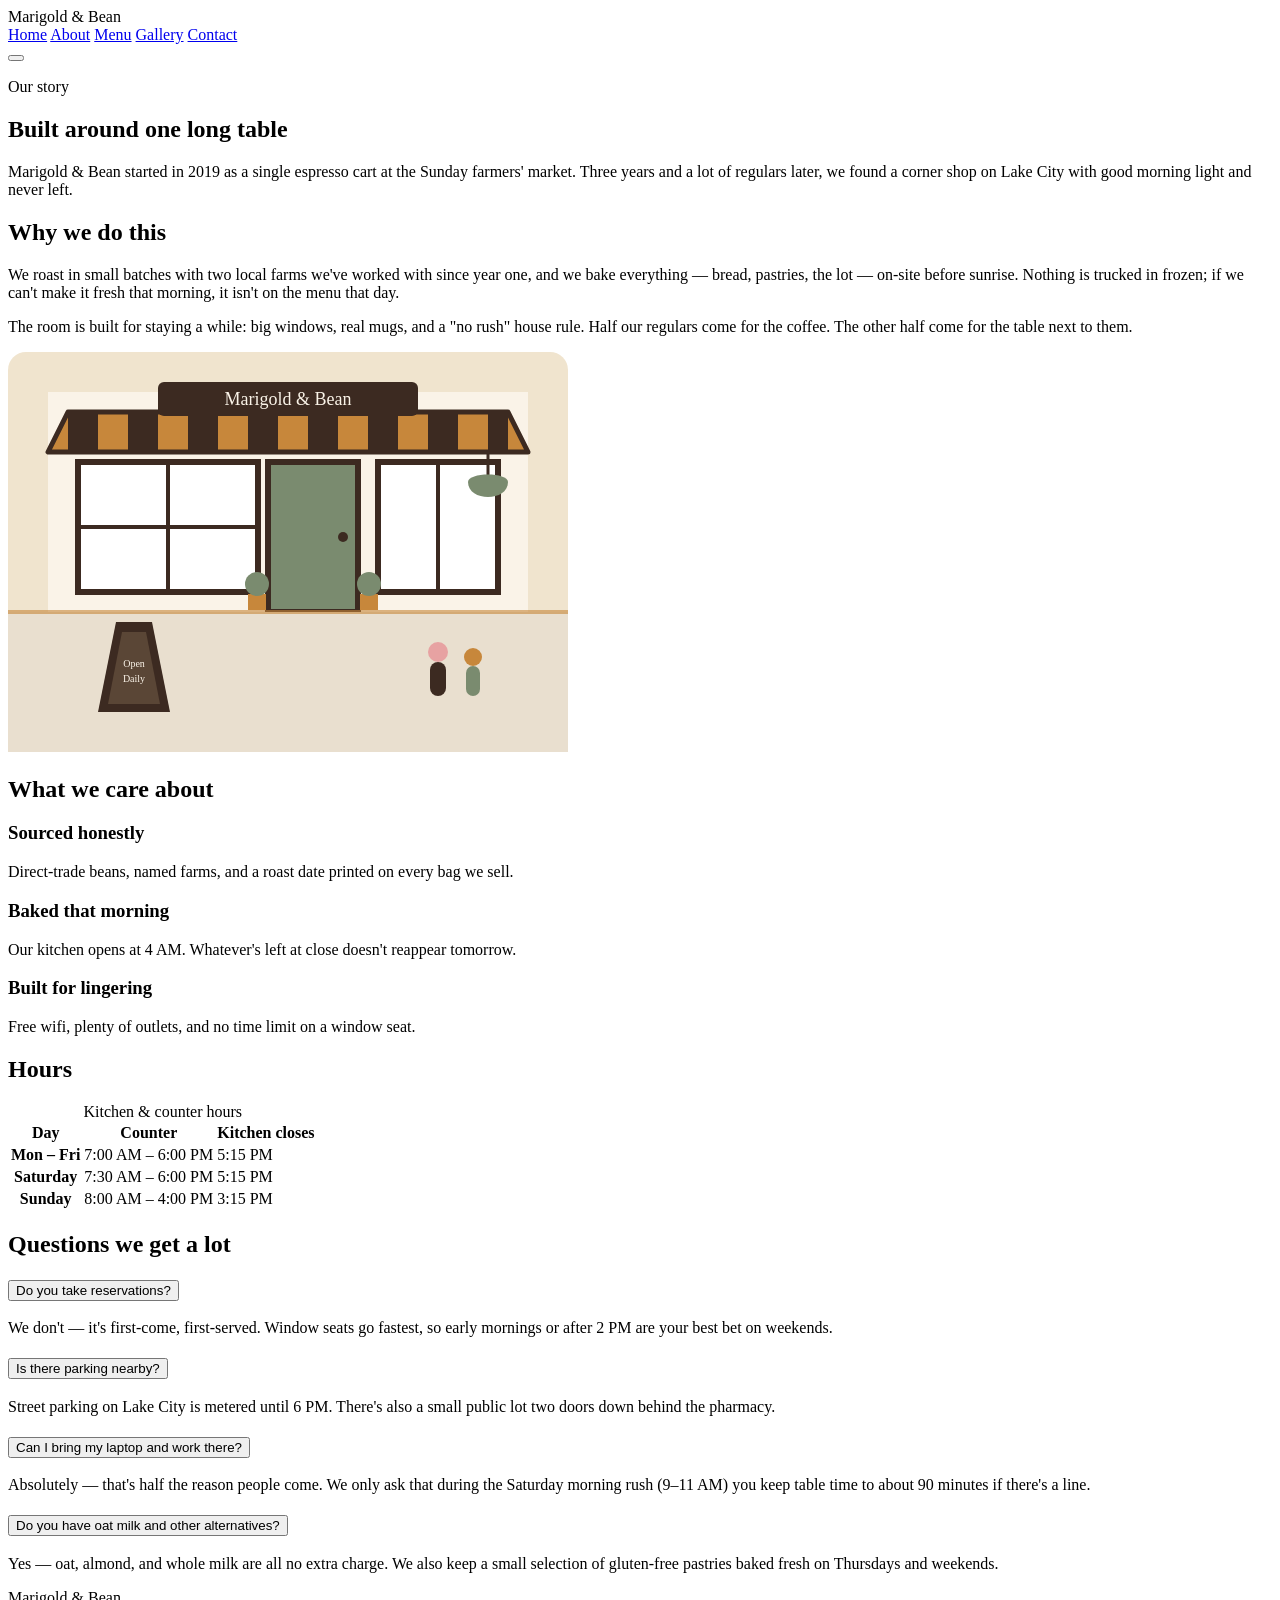
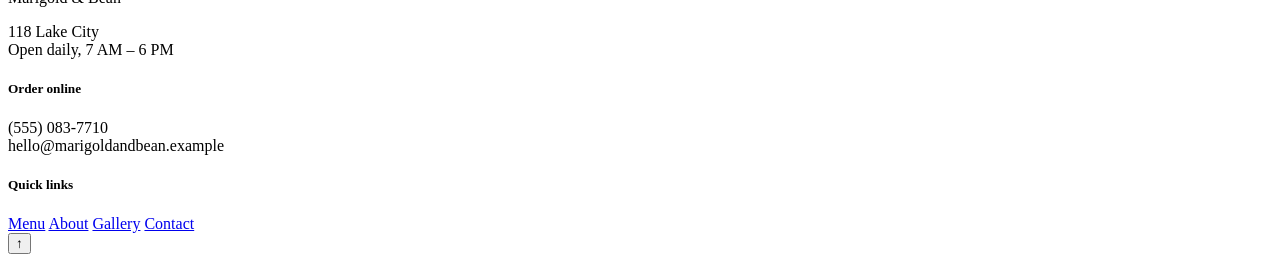
==== about.html @ afb4d88f "feat(about): add about page with story, values, hours table, and FAQ accordion" ====
<!DOCTYPE html>
<html lang="en">
<head>
<meta charset="UTF-8">
<meta name="viewport" content="width=device-width, initial-scale=1.0">
<title>About — Marigold &amp; Bean</title>
<meta name="description" content="The story behind Marigold & Bean, our values, hours, and answers to common questions.">
<link rel="preconnect" href="https://fonts.googleapis.com">
<link href="https://fonts.googleapis.com/css2?family=Fraunces:opsz,wght@9..144,500;9..144,700&family=Karla:wght@400;500;700&family=JetBrains+Mono:wght@500&display=swap" rel="stylesheet">
<link rel="stylesheet" href="css/style.css">
</head>
<body>

  <header class="site-header">
    <div class="logo">Marigold <span>&amp;</span> Bean</div>
    <nav class="main-nav" id="main-nav">
      <a href="index.html">Home</a>
      <a href="about.html">About</a>
      <a href="menu.html">Menu</a>
      <a href="gallery.html">Gallery</a>
      <a href="contact.html" class="nav-cta">Contact</a>
    </nav>
    <button class="nav-toggle" aria-label="Toggle navigation menu" aria-expanded="false" aria-controls="main-nav">
      <span></span><span></span><span></span>
    </button>
  </header>

  <section class="page-hero">
    <p class="eyebrow">Our story</p>
    <h1>Built around one long table</h1>
    <p>Marigold &amp; Bean started in 2019 as a single espresso cart at the Sunday farmers' market. Three years and a lot of regulars later, we found a corner shop on Lake City with good morning light and never left.</p>
  </section>

  <section class="about-intro">
    <div class="about-copy">
      <h2 class="section-title">Why we do this</h2>
      <p>We roast in small batches with two local farms we've worked with since year one, and we bake everything — bread, pastries, the lot — on-site before sunrise. Nothing is trucked in frozen; if we can't make it fresh that morning, it isn't on the menu that day.</p>
      <p>The room is built for staying a while: big windows, real mugs, and a "no rush" house rule. Half our regulars come for the coffee. The other half come for the table next to them.</p>
    </div>
    <div class="about-visual">
      <img src="images/about-illustration.svg" alt="Illustration of the Marigold and Bean storefront with its awning and sidewalk sign" width="560" height="400">
    </div>
  </section>

  <section class="values">
    <h2 class="section-title">What we care about</h2>
    <div class="values-grid">
      <article class="value-card reveal">
        <h3>Sourced honestly</h3>
        <p>Direct-trade beans, named farms, and a roast date printed on every bag we sell.</p>
      </article>
      <article class="value-card reveal">
        <h3>Baked that morning</h3>
        <p>Our kitchen opens at 4 AM. Whatever's left at close doesn't reappear tomorrow.</p>
      </article>
      <article class="value-card reveal">
        <h3>Built for lingering</h3>
        <p>Free wifi, plenty of outlets, and no time limit on a window seat.</p>
      </article>
    </div>
  </section>

  <section class="hours-table-wrap" id="visit">
    <h2 class="section-title">Hours</h2>
    <table class="hours-table">
      <caption>Kitchen &amp; counter hours</caption>
      <thead>
        <tr><th scope="col">Day</th><th scope="col">Counter</th><th scope="col">Kitchen closes</th></tr>
      </thead>
      <tbody>
        <tr><th scope="row">Mon – Fri</th><td>7:00 AM – 6:00 PM</td><td>5:15 PM</td></tr>
        <tr><th scope="row">Saturday</th><td>7:30 AM – 6:00 PM</td><td>5:15 PM</td></tr>
        <tr><th scope="row">Sunday</th><td>8:00 AM – 4:00 PM</td><td>3:15 PM</td></tr>
      </tbody>
    </table>
  </section>

  <section class="faq">
    <h2 class="section-title">Questions we get a lot</h2>
    <div class="accordion">
      <div class="accordion-item">
        <h3>
          <button class="accordion-trigger" aria-expanded="false" aria-controls="faq-1">Do you take reservations?</button>
        </h3>
        <div class="accordion-panel" id="faq-1">
          <p>We don't — it's first-come, first-served. Window seats go fastest, so early mornings or after 2 PM are your best bet on weekends.</p>
        </div>
      </div>
      <div class="accordion-item">
        <h3>
          <button class="accordion-trigger" aria-expanded="false" aria-controls="faq-2">Is there parking nearby?</button>
        </h3>
        <div class="accordion-panel" id="faq-2">
          <p>Street parking on Lake City is metered until 6 PM. There's also a small public lot two doors down behind the pharmacy.</p>
        </div>
      </div>
      <div class="accordion-item">
        <h3>
          <button class="accordion-trigger" aria-expanded="false" aria-controls="faq-3">Can I bring my laptop and work there?</button>
        </h3>
        <div class="accordion-panel" id="faq-3">
          <p>Absolutely — that's half the reason people come. We only ask that during the Saturday morning rush (9–11 AM) you keep table time to about 90 minutes if there's a line.</p>
        </div>
      </div>
      <div class="accordion-item">
        <h3>
          <button class="accordion-trigger" aria-expanded="false" aria-controls="faq-4">Do you have oat milk and other alternatives?</button>
        </h3>
        <div class="accordion-panel" id="faq-4">
          <p>Yes — oat, almond, and whole milk are all no extra charge. We also keep a small selection of gluten-free pastries baked fresh on Thursdays and weekends.</p>
        </div>
      </div>
    </div>
  </section>

  <footer class="site-footer" id="contact">
    <div class="footer-col">
      <p class="logo">Marigold <span>&amp;</span> Bean</p>
      <p>118 Lake City<br>Open daily, 7 AM – 6 PM</p>
    </div>
    <div class="footer-col">
      <h5>Order online</h5>
      <p>(555) 083-7710<br>hello@marigoldandbean.example</p>
    </div>
    <div class="footer-col">
      <h5>Quick links</h5>
      <a href="menu.html">Menu</a>
      <a href="about.html">About</a>
      <a href="gallery.html">Gallery</a>
      <a href="contact.html">Contact</a>
    </div>
  </footer>

  <button class="back-to-top" aria-label="Back to top">↑</button>
  <script src="js/script.js"></script>
</body>
</html>
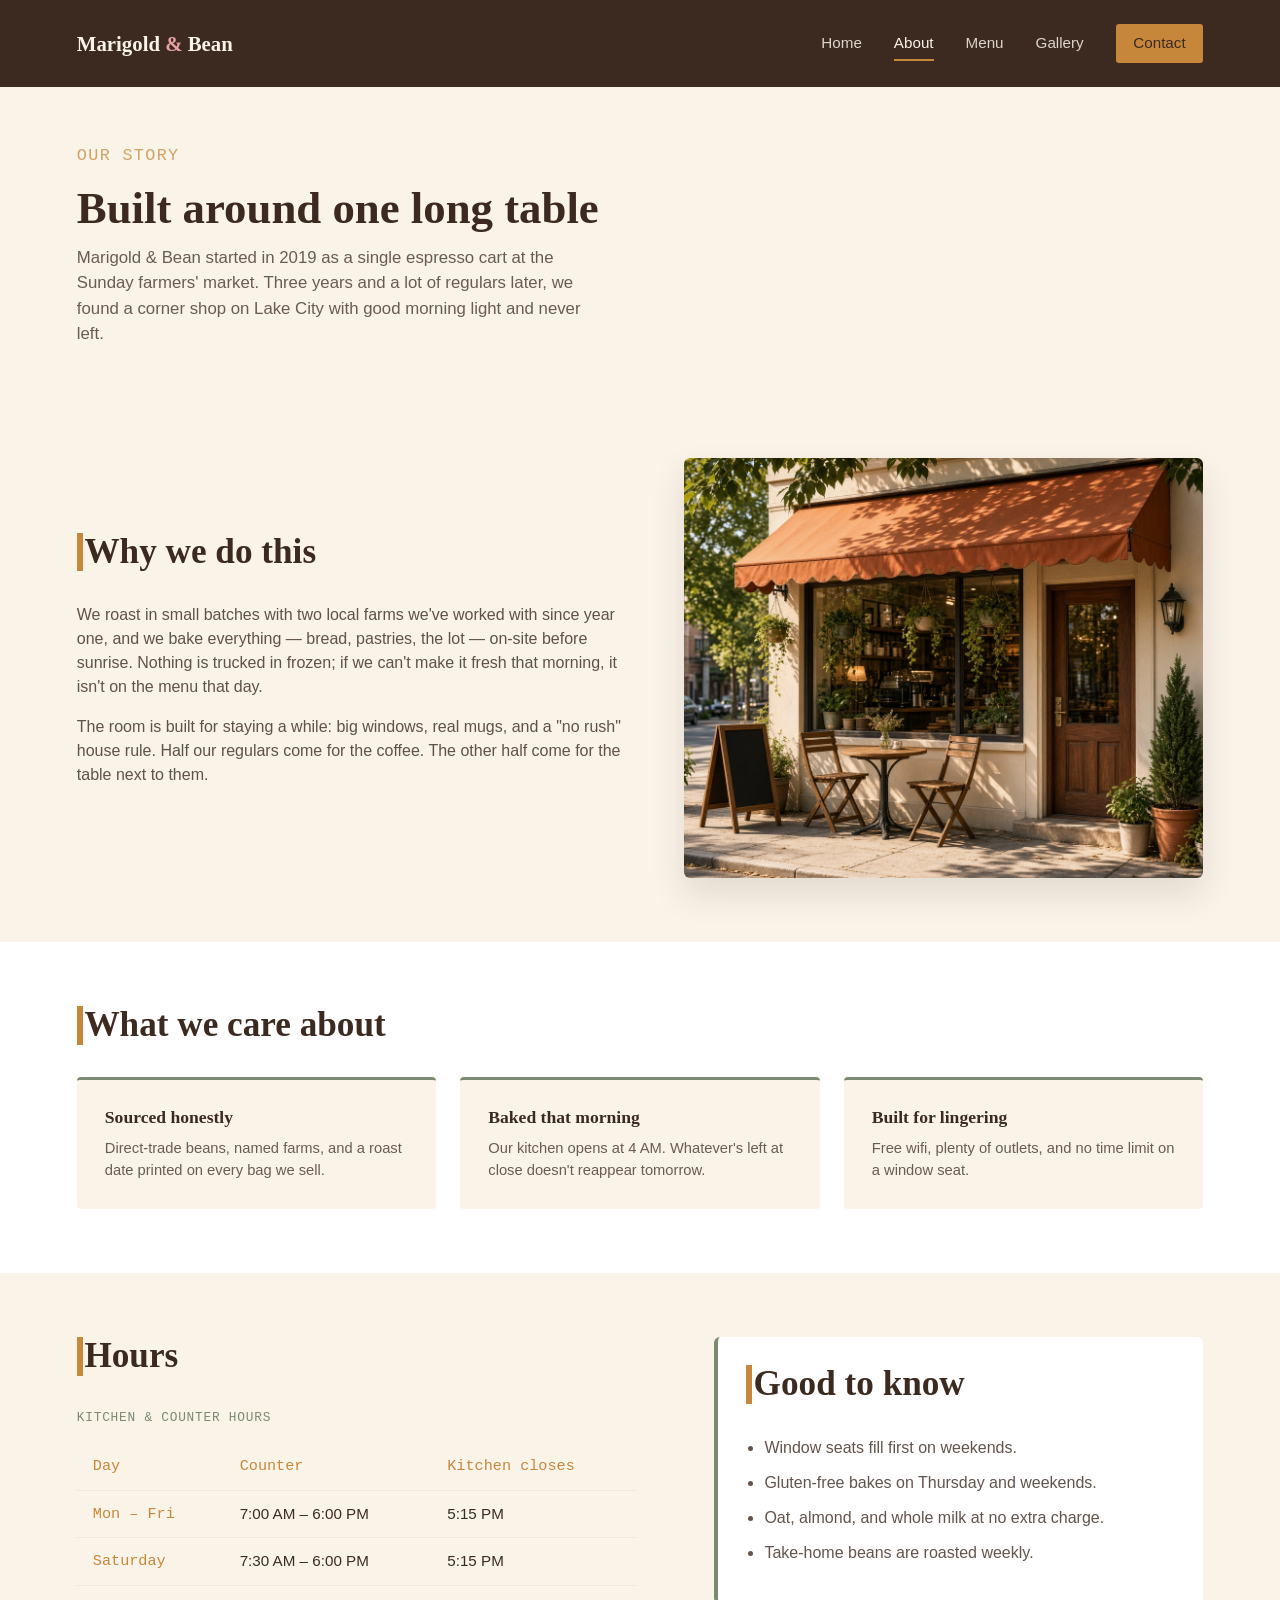
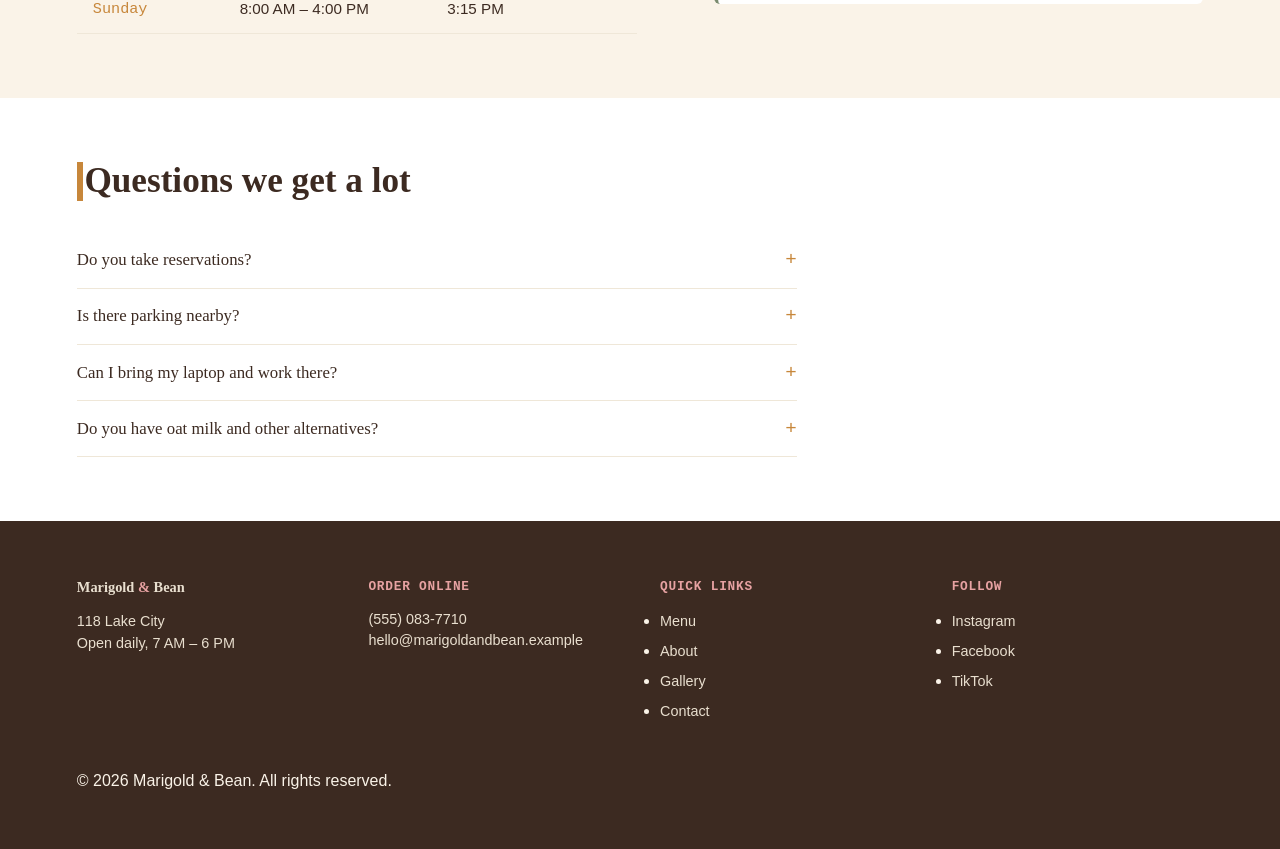
==== commit 8e92add3: "feat(home): add cafe photography and interactive carousel" ====
--- a/about.html
+++ b/about.html
@@ -12,8 +12,8 @@
 <body>
 
   <header class="site-header">
-    <div class="logo">Marigold <span>&amp;</span> Bean</div>
-    <nav class="main-nav" id="main-nav">
+    <a class="logo" href="index.html">Marigold <span>&amp;</span> Bean</a>
+    <nav class="main-nav" id="main-nav" aria-label="Primary">
       <a href="index.html">Home</a>
       <a href="about.html">About</a>
       <a href="menu.html">Menu</a>
@@ -25,95 +25,108 @@
     </button>
   </header>
 
-  <section class="page-hero">
-    <p class="eyebrow">Our story</p>
-    <h1>Built around one long table</h1>
-    <p>Marigold &amp; Bean started in 2019 as a single espresso cart at the Sunday farmers' market. Three years and a lot of regulars later, we found a corner shop on Lake City with good morning light and never left.</p>
-  </section>
+  <main>
+    <section class="page-hero">
+      <p class="eyebrow">Our story</p>
+      <h1>Built around one long table</h1>
+      <p>Marigold &amp; Bean started in 2019 as a single espresso cart at the Sunday farmers' market. Three years and a lot of regulars later, we found a corner shop on Lake City with good morning light and never left.</p>
+    </section>
 
-  <section class="about-intro">
-    <div class="about-copy">
-      <h2 class="section-title">Why we do this</h2>
-      <p>We roast in small batches with two local farms we've worked with since year one, and we bake everything — bread, pastries, the lot — on-site before sunrise. Nothing is trucked in frozen; if we can't make it fresh that morning, it isn't on the menu that day.</p>
-      <p>The room is built for staying a while: big windows, real mugs, and a "no rush" house rule. Half our regulars come for the coffee. The other half come for the table next to them.</p>
-    </div>
-    <div class="about-visual">
-      <img src="images/about-illustration.svg" alt="Illustration of the Marigold and Bean storefront with its awning and sidewalk sign" width="560" height="400">
-    </div>
-  </section>
+    <section class="about-intro">
+      <div class="about-copy">
+        <h2 class="section-title">Why we do this</h2>
+        <p>We roast in small batches with two local farms we've worked with since year one, and we bake everything — bread, pastries, the lot — on-site before sunrise. Nothing is trucked in frozen; if we can't make it fresh that morning, it isn't on the menu that day.</p>
+        <p>The room is built for staying a while: big windows, real mugs, and a "no rush" house rule. Half our regulars come for the coffee. The other half come for the table next to them.</p>
+      </div>
+      <div class="about-visual">
+        <img src="images/about.jpg" alt="Marigold and Bean storefront with a warm awning and sidewalk tables" width="560" height="420">
+      </div>
+    </section>
 
-  <section class="values">
-    <h2 class="section-title">What we care about</h2>
-    <div class="values-grid">
-      <article class="value-card reveal">
-        <h3>Sourced honestly</h3>
-        <p>Direct-trade beans, named farms, and a roast date printed on every bag we sell.</p>
-      </article>
-      <article class="value-card reveal">
-        <h3>Baked that morning</h3>
-        <p>Our kitchen opens at 4 AM. Whatever's left at close doesn't reappear tomorrow.</p>
-      </article>
-      <article class="value-card reveal">
-        <h3>Built for lingering</h3>
-        <p>Free wifi, plenty of outlets, and no time limit on a window seat.</p>
-      </article>
-    </div>
-  </section>
+    <section class="values">
+      <h2 class="section-title">What we care about</h2>
+      <div class="values-grid">
+        <article class="value-card reveal">
+          <h3>Sourced honestly</h3>
+          <p>Direct-trade beans, named farms, and a roast date printed on every bag we sell.</p>
+        </article>
+        <article class="value-card reveal">
+          <h3>Baked that morning</h3>
+          <p>Our kitchen opens at 4 AM. Whatever's left at close doesn't reappear tomorrow.</p>
+        </article>
+        <article class="value-card reveal">
+          <h3>Built for lingering</h3>
+          <p>Free wifi, plenty of outlets, and no time limit on a window seat.</p>
+        </article>
+      </div>
+    </section>
 
-  <section class="hours-table-wrap" id="visit">
-    <h2 class="section-title">Hours</h2>
-    <table class="hours-table">
-      <caption>Kitchen &amp; counter hours</caption>
-      <thead>
-        <tr><th scope="col">Day</th><th scope="col">Counter</th><th scope="col">Kitchen closes</th></tr>
-      </thead>
-      <tbody>
-        <tr><th scope="row">Mon – Fri</th><td>7:00 AM – 6:00 PM</td><td>5:15 PM</td></tr>
-        <tr><th scope="row">Saturday</th><td>7:30 AM – 6:00 PM</td><td>5:15 PM</td></tr>
-        <tr><th scope="row">Sunday</th><td>8:00 AM – 4:00 PM</td><td>3:15 PM</td></tr>
-      </tbody>
-    </table>
-  </section>
+    <section class="hours-layout" id="visit">
+      <div class="hours-table-wrap">
+        <h2 class="section-title">Hours</h2>
+        <table class="hours-table">
+          <caption>Kitchen &amp; counter hours</caption>
+          <thead>
+            <tr><th scope="col">Day</th><th scope="col">Counter</th><th scope="col">Kitchen closes</th></tr>
+          </thead>
+          <tbody>
+            <tr><th scope="row">Mon – Fri</th><td>7:00 AM – 6:00 PM</td><td>5:15 PM</td></tr>
+            <tr><th scope="row">Saturday</th><td>7:30 AM – 6:00 PM</td><td>5:15 PM</td></tr>
+            <tr><th scope="row">Sunday</th><td>8:00 AM – 4:00 PM</td><td>3:15 PM</td></tr>
+          </tbody>
+        </table>
+      </div>
+      <aside class="hours-aside">
+        <h2 class="section-title">Good to know</h2>
+        <ul>
+          <li>Window seats fill first on weekends.</li>
+          <li>Gluten-free bakes on Thursday and weekends.</li>
+          <li>Oat, almond, and whole milk at no extra charge.</li>
+          <li>Take-home beans are roasted weekly.</li>
+        </ul>
+      </aside>
+    </section>
 
-  <section class="faq">
-    <h2 class="section-title">Questions we get a lot</h2>
-    <div class="accordion">
-      <div class="accordion-item">
-        <h3>
-          <button class="accordion-trigger" aria-expanded="false" aria-controls="faq-1">Do you take reservations?</button>
-        </h3>
-        <div class="accordion-panel" id="faq-1">
-          <p>We don't — it's first-come, first-served. Window seats go fastest, so early mornings or after 2 PM are your best bet on weekends.</p>
+    <section class="faq">
+      <h2 class="section-title">Questions we get a lot</h2>
+      <div class="accordion">
+        <div class="accordion-item">
+          <h3>
+            <button class="accordion-trigger" aria-expanded="false" aria-controls="faq-1">Do you take reservations?</button>
+          </h3>
+          <div class="accordion-panel" id="faq-1">
+            <p>We don't — it's first-come, first-served. Window seats go fastest, so early mornings or after 2 PM are your best bet on weekends.</p>
+          </div>
+        </div>
+        <div class="accordion-item">
+          <h3>
+            <button class="accordion-trigger" aria-expanded="false" aria-controls="faq-2">Is there parking nearby?</button>
+          </h3>
+          <div class="accordion-panel" id="faq-2">
+            <p>Street parking on Lake City is metered until 6 PM. There's also a small public lot two doors down behind the pharmacy.</p>
+          </div>
+        </div>
+        <div class="accordion-item">
+          <h3>
+            <button class="accordion-trigger" aria-expanded="false" aria-controls="faq-3">Can I bring my laptop and work there?</button>
+          </h3>
+          <div class="accordion-panel" id="faq-3">
+            <p>Absolutely — that's half the reason people come. We only ask that during the Saturday morning rush (9–11 AM) you keep table time to about 90 minutes if there's a line.</p>
+          </div>
+        </div>
+        <div class="accordion-item">
+          <h3>
+            <button class="accordion-trigger" aria-expanded="false" aria-controls="faq-4">Do you have oat milk and other alternatives?</button>
+          </h3>
+          <div class="accordion-panel" id="faq-4">
+            <p>Yes — oat, almond, and whole milk are all no extra charge. We also keep a small selection of gluten-free pastries baked fresh on Thursdays and weekends.</p>
+          </div>
         </div>
       </div>
-      <div class="accordion-item">
-        <h3>
-          <button class="accordion-trigger" aria-expanded="false" aria-controls="faq-2">Is there parking nearby?</button>
-        </h3>
-        <div class="accordion-panel" id="faq-2">
-          <p>Street parking on Lake City is metered until 6 PM. There's also a small public lot two doors down behind the pharmacy.</p>
-        </div>
-      </div>
-      <div class="accordion-item">
-        <h3>
-          <button class="accordion-trigger" aria-expanded="false" aria-controls="faq-3">Can I bring my laptop and work there?</button>
-        </h3>
-        <div class="accordion-panel" id="faq-3">
-          <p>Absolutely — that's half the reason people come. We only ask that during the Saturday morning rush (9–11 AM) you keep table time to about 90 minutes if there's a line.</p>
-        </div>
-      </div>
-      <div class="accordion-item">
-        <h3>
-          <button class="accordion-trigger" aria-expanded="false" aria-controls="faq-4">Do you have oat milk and other alternatives?</button>
-        </h3>
-        <div class="accordion-panel" id="faq-4">
-          <p>Yes — oat, almond, and whole milk are all no extra charge. We also keep a small selection of gluten-free pastries baked fresh on Thursdays and weekends.</p>
-        </div>
-      </div>
-    </div>
-  </section>
+    </section>
+  </main>
 
-  <footer class="site-footer" id="contact">
+  <footer class="site-footer">
     <div class="footer-col">
       <p class="logo">Marigold <span>&amp;</span> Bean</p>
       <p>118 Lake City<br>Open daily, 7 AM – 6 PM</p>
@@ -124,11 +137,22 @@
     </div>
     <div class="footer-col">
       <h5>Quick links</h5>
-      <a href="menu.html">Menu</a>
-      <a href="about.html">About</a>
-      <a href="gallery.html">Gallery</a>
-      <a href="contact.html">Contact</a>
+      <ul>
+        <li><a href="menu.html">Menu</a></li>
+        <li><a href="about.html">About</a></li>
+        <li><a href="gallery.html">Gallery</a></li>
+        <li><a href="contact.html">Contact</a></li>
+      </ul>
     </div>
+    <div class="footer-col">
+      <h5>Follow</h5>
+      <ul class="social-links">
+        <li><a href="https://instagram.com" target="_blank" rel="noopener noreferrer">Instagram</a></li>
+        <li><a href="https://facebook.com" target="_blank" rel="noopener noreferrer">Facebook</a></li>
+        <li><a href="https://tiktok.com" target="_blank" rel="noopener noreferrer">TikTok</a></li>
+      </ul>
+    </div>
+    <p class="copyright">&copy; 2026 Marigold &amp; Bean. All rights reserved.</p>
   </footer>
 
   <button class="back-to-top" aria-label="Back to top">↑</button>
--- a/css/style.css
+++ b/css/style.css
@@ -0,0 +1,1013 @@
+/* ============================================
+   TOKENS
+   ============================================ */
+:root {
+  --espresso: #3C2A21;
+  --cream: #FAF3E8;
+  --caramel: #C7873B;
+  --sage: #7A8B6F;
+  --blush: #E7A2A2;
+  --card-bg: #FFFFFF;
+
+  --font-display: "Fraunces", serif;
+  --font-body: "Karla", sans-serif;
+  --font-mono: "JetBrains Mono", monospace;
+
+  --transition-fast: 180ms ease;
+  --transition-med: 280ms ease;
+}
+
+* {
+  box-sizing: border-box; /* padding & border no longer add to declared width */
+  margin: 0;
+  padding: 0;
+}
+
+html {
+  scroll-behavior: smooth; /* smooth in-page jumps to #menu, #visit, etc. */
+}
+
+body {
+  font-family: var(--font-body);
+  color: var(--espresso);
+  background: var(--cream);
+  line-height: 1.5;
+}
+
+h1, h2, h3, h4 {
+  font-family: var(--font-display);
+  line-height: 1.1;
+}
+
+a {
+  color: inherit;
+  text-decoration: none;
+}
+
+img { max-width: 100%; display: block; }
+
+.section-title {
+  font-size: clamp(1.6rem, 3vw, 2.2rem);
+  margin-bottom: 2rem;
+  padding-left: 0.1rem;
+  border-left: 6px solid var(--caramel); /* box model: border used as a design element */
+}
+
+/* Respect reduced-motion preference: turn off scroll-reveal + smooth scroll */
+@media (prefers-reduced-motion: reduce) {
+  html { scroll-behavior: auto; }
+  .reveal { opacity: 1 !important; transform: none !important; transition: none !important; }
+  * { animation-duration: 0.001ms !important; transition-duration: 0.001ms !important; }
+}
+
+/* ============================================
+   HEADER — Flexbox
+   ============================================ */
+.site-header {
+  display: flex;
+  justify-content: space-between;
+  align-items: center;
+  padding: 1.5rem 6%;
+  background: var(--espresso);
+  color: var(--cream);
+  position: relative; /* positioning context for the mobile menu panel */
+  z-index: 50;
+}
+
+.logo {
+  font-family: var(--font-display);
+  font-weight: 700;
+  font-size: 1.3rem;
+  display: inline-block;
+}
+.logo span { color: var(--blush); }
+
+.main-nav {
+  display: flex;
+  align-items: center;
+  gap: 2rem;
+}
+
+.main-nav a {
+  font-size: 0.95rem;
+  opacity: 0.85;
+  transition: opacity var(--transition-fast), color var(--transition-fast);
+  position: relative;
+}
+.main-nav a:hover,
+.main-nav a:focus-visible { opacity: 1; }
+
+.main-nav a.active {
+  opacity: 1;
+}
+.main-nav a.active::after {
+  content: "";
+  position: absolute;
+  left: 0;
+  right: 0;
+  bottom: -6px;
+  height: 2px;
+  background: var(--caramel);
+}
+
+.nav-cta {
+  background: var(--caramel);
+  color: var(--espresso);
+  padding: 0.5rem 1.1rem;
+  border-radius: 3px;
+  opacity: 1 !important;
+  font-weight: 500;
+  transition: transform var(--transition-fast), box-shadow var(--transition-fast);
+}
+.nav-cta:hover, .nav-cta:focus-visible {
+  transform: translateY(-2px);
+  box-shadow: 0 6px 14px rgba(0,0,0,0.2);
+}
+
+/* --- Hamburger button: hidden on desktop, shown on small screens --- */
+.nav-toggle {
+  display: none;
+  flex-direction: column;
+  justify-content: center;
+  gap: 5px;
+  width: 34px;
+  height: 34px;
+  background: transparent;
+  border: none;
+  cursor: pointer;
+  z-index: 60;
+}
+.nav-toggle span {
+  display: block;
+  width: 100%;
+  height: 2px;
+  background: var(--cream);
+  border-radius: 2px;
+  transition: transform var(--transition-med), opacity var(--transition-fast);
+}
+/* animate the three bars into an X when nav is open */
+.nav-toggle[aria-expanded="true"] span:nth-child(1) { transform: translateY(7px) rotate(45deg); }
+.nav-toggle[aria-expanded="true"] span:nth-child(2) { opacity: 0; }
+.nav-toggle[aria-expanded="true"] span:nth-child(3) { transform: translateY(-7px) rotate(-45deg); }
+
+/* ============================================
+   HERO — Flexbox (two columns) + Absolute Positioning
+   ============================================ */
+.hero {
+  display: flex;
+  align-items: center;
+  justify-content: space-between;
+  gap: 3rem;
+  padding: 5rem 6%;
+  flex-wrap: wrap;
+}
+
+.hero-copy {
+  flex: 1 1 420px;
+}
+
+.eyebrow {
+  font-family: var(--font-mono);
+  font-size: 0.8rem;
+  letter-spacing: 0.08em;
+  text-transform: uppercase;
+  color: var(--caramel);
+  margin-bottom: 1rem;
+}
+
+.hero-copy h1 {
+  font-size: clamp(2.2rem, 5vw, 3.4rem);
+  margin-bottom: 1.2rem;
+}
+.hero-copy em {
+  font-style: italic;
+  color: var(--caramel);
+}
+
+.hero-sub {
+  color: var(--espresso);
+  opacity: 0.75;
+  max-width: 38ch;
+  margin-bottom: 2rem;
+  font-size: 1.05rem;
+}
+
+.hero-actions {
+  display: flex;
+  gap: 1rem;
+}
+
+.btn {
+  padding: 0.8rem 1.5rem;
+  border-radius: 3px;
+  font-weight: 700;
+  font-size: 0.95rem;
+  display: inline-block;
+  border: none;
+  cursor: pointer;
+  font-family: var(--font-body);
+  transition: transform var(--transition-fast), box-shadow var(--transition-fast), background var(--transition-fast);
+}
+.btn-primary {
+  background: var(--caramel);
+  color: var(--espresso);
+}
+.btn-primary:hover, .btn-primary:focus-visible {
+  transform: translateY(-2px);
+  box-shadow: 0 10px 20px rgba(199, 135, 59, 0.35);
+}
+.btn-ghost {
+  border: 1.5px solid var(--espresso);
+  background: transparent;
+  color: var(--espresso);
+}
+.btn-ghost:hover, .btn-ghost:focus-visible {
+  background: var(--espresso);
+  color: var(--cream);
+}
+
+.hero-visual {
+  flex: 1 1 300px;
+  display: flex;
+  justify-content: center;
+}
+.hero-visual img {
+  width: 100%;
+  max-width: 420px;
+  aspect-ratio: 1 / 1;
+  object-fit: cover;
+  border-radius: 8px;
+  box-shadow: 0 18px 40px rgba(60, 42, 33, 0.18);
+}
+
+/* ============================================
+   HOME CAROUSEL
+   ============================================ */
+.carousel-section {
+  padding: 4rem 6%;
+  background: var(--card-bg);
+}
+.carousel {
+  position: relative;
+  max-width: 900px;
+  margin: 0 auto;
+}
+.carousel-track {
+  overflow: hidden;
+  border-radius: 8px;
+  background: var(--espresso);
+  box-shadow: 0 16px 34px rgba(60, 42, 33, 0.14);
+}
+.carousel-slide {
+  display: none;
+  margin: 0;
+}
+.carousel-slide.is-active { display: block; }
+.carousel-slide img {
+  display: block;
+  width: 100%;
+  height: clamp(260px, 48vw, 460px);
+  object-fit: cover;
+}
+.carousel-slide figcaption {
+  padding: 0.9rem 1.2rem;
+  color: var(--cream);
+  font-family: var(--font-mono);
+  font-size: 0.82rem;
+}
+.carousel-btn {
+  position: absolute;
+  top: calc(50% - 1.3rem);
+  width: 42px;
+  height: 42px;
+  border: 0;
+  border-radius: 50%;
+  background: var(--cream);
+  color: var(--espresso);
+  cursor: pointer;
+  font-size: 1.8rem;
+  line-height: 1;
+  box-shadow: 0 4px 12px rgba(60, 42, 33, 0.18);
+}
+.carousel-prev { left: -20px; }
+.carousel-next { right: -20px; }
+.carousel-btn:hover,
+.carousel-btn:focus-visible { background: var(--caramel); }
+.carousel-dots {
+  display: flex;
+  justify-content: center;
+  gap: 0.55rem;
+  margin-top: 1.15rem;
+}
+.carousel-dots button {
+  width: 10px;
+  height: 10px;
+  padding: 0;
+  border: 1px solid var(--espresso);
+  border-radius: 50%;
+  background: transparent;
+  cursor: pointer;
+}
+.carousel-dots button.is-active { background: var(--espresso); }
+
+@media (max-width: 640px) {
+  .carousel-prev { left: 10px; }
+  .carousel-next { right: 10px; }
+}
+
+/* --- The menu card: relative context for the absolutely-positioned stamp --- */
+.menu-card {
+  position: relative;              /* establishes positioning context */
+  background: var(--card-bg);
+  width: 280px;
+  padding: 1.75rem;                /* box model: inner spacing */
+  border: 1px solid #EBDFCC;
+  border-radius: 4px;
+  box-shadow: 0 12px 30px rgba(60, 42, 33, 0.1);
+  transform: rotate(-2deg);
+}
+
+.card-label {
+  font-family: var(--font-mono);
+  font-size: 0.75rem;
+  color: var(--sage);
+  text-transform: uppercase;
+  letter-spacing: 0.06em;
+}
+
+.card-name {
+  font-family: var(--font-display);
+  font-size: 1.4rem;
+  margin: 0.25rem 0 1rem;
+}
+
+.card-lines {
+  list-style: none;
+  border-top: 1px dashed #E8DCC8;
+  padding-top: 0.9rem;              /* box model: padding separates content from border */
+  margin-bottom: 1rem;
+}
+.card-lines li {
+  font-size: 0.9rem;
+  margin-bottom: 0.4rem;
+  color: var(--espresso);
+}
+.card-lines li::before {
+  content: "— ";
+  color: var(--caramel);
+}
+
+.card-price {
+  font-family: var(--font-mono);
+  font-size: 0.9rem;
+  font-weight: 500;
+}
+
+.card-stamp {
+  position: absolute;               /* positioned relative to .menu-card, not the page */
+  top: 18px;
+  right: -14px;
+  background: var(--blush);
+  color: var(--espresso);
+  font-family: var(--font-mono);
+  font-weight: 700;
+  font-size: 0.7rem;
+  letter-spacing: 0.06em;
+  padding: 0.35rem 0.7rem;
+  border-radius: 2px;
+  transform: rotate(6deg);
+  box-shadow: 0 4px 10px rgba(0,0,0,0.12);
+}
+
+/* ============================================
+   PAGE HERO — smaller banner used on inner pages
+   ============================================ */
+.page-hero {
+  padding: 3.5rem 6% 3rem;
+  text-align: left;
+}
+.page-hero h1 {
+  font-size: clamp(2rem, 4.5vw, 2.8rem);
+  margin-bottom: 0.75rem;
+}
+.page-hero p {
+  opacity: 0.75;
+  max-width: 56ch;
+  font-size: 1.05rem;
+}
+
+/* ============================================
+   MENU — CSS Grid
+   ============================================ */
+.menu {
+  padding: 5rem 6%;
+  background: var(--card-bg);
+}
+
+.menu-grid {
+  display: grid;
+  grid-template-columns: repeat(3, 1fr);
+  gap: 1.5rem;
+}
+
+.menu-item {
+  padding: 0 0 1.5rem;              /* box model */
+  overflow: hidden;
+  border: 1px solid #EFE7D8;
+  border-radius: 6px;
+  background: var(--cream);
+  transition: transform var(--transition-fast), box-shadow var(--transition-fast);
+}
+.menu-item:hover {
+  transform: translateY(-4px);
+  box-shadow: 0 14px 26px rgba(60,42,33,0.1);
+}
+
+.menu-item-accent {
+  background: var(--espresso);
+  color: var(--cream);
+  border-color: var(--espresso);
+}
+.menu-item-accent .menu-index { color: var(--blush); }
+.menu-item-accent .menu-price { color: var(--blush); }
+
+.menu-icon {
+  width: 100%;
+  height: 190px;
+  object-fit: cover;
+  margin-bottom: 1.1rem;
+}
+
+.menu-item .menu-index,
+.menu-item h3,
+.menu-item p {
+  padding-left: 1.5rem;
+  padding-right: 1.5rem;
+}
+
+.section-cta { margin-top: 2rem; }
+
+.menu-index {
+  font-family: var(--font-mono);
+  color: var(--caramel);
+  font-size: 0.85rem;
+  margin-bottom: 0.5rem;
+}
+
+.menu-item h3 {
+  font-size: 1.2rem;
+  margin-bottom: 0.5rem;
+}
+
+.menu-item p {
+  color: var(--espresso);
+  opacity: 0.75;
+  font-size: 0.92rem;
+  margin-bottom: 1rem;
+}
+.menu-item-accent p { color: #E9DFCF; opacity: 1; }
+
+.menu-price {
+  font-family: var(--font-mono);
+  font-weight: 500;
+  color: var(--espresso);
+}
+
+.menu-filter {
+  display: flex;
+  gap: 0.75rem;
+  flex-wrap: wrap;
+  margin-bottom: 2.5rem;
+}
+.menu-filter button {
+  font-family: var(--font-mono);
+  font-size: 0.8rem;
+  padding: 0.5rem 1rem;
+  border: 1px solid var(--espresso);
+  background: transparent;
+  color: var(--espresso);
+  border-radius: 999px;
+  cursor: pointer;
+  transition: background var(--transition-fast), color var(--transition-fast);
+}
+.menu-filter button.active,
+.menu-filter button:hover {
+  background: var(--espresso);
+  color: var(--cream);
+}
+
+@media (max-width: 720px) {
+  .menu-grid { grid-template-columns: 1fr; }
+}
+
+/* ============================================
+   VISIT — Flexbox row
+   ============================================ */
+.visit {
+  padding: 5rem 6%;
+}
+
+.visit-row {
+  display: flex;
+  gap: 2rem;
+  flex-wrap: wrap;
+  list-style: none;
+}
+
+.step {
+  flex: 1 1 200px;
+  padding: 1.5rem 0 0;              /* box model */
+  border-top: 3px solid var(--caramel);
+}
+
+.step-num {
+  font-family: var(--font-mono);
+  color: var(--caramel);
+  font-size: 0.9rem;
+  margin-bottom: 0.6rem;
+}
+
+.step h4 {
+  font-size: 1.1rem;
+  margin-bottom: 0.5rem;
+}
+
+.step p {
+  color: var(--espresso);
+  opacity: 0.75;
+  font-size: 0.9rem;
+}
+
+/* ============================================
+   REVIEWS — Flexbox
+   ============================================ */
+.reviews {
+  padding: 5rem 6%;
+  background: var(--card-bg);
+}
+
+.review-row {
+  display: flex;
+  gap: 1.5rem;
+  flex-wrap: wrap;
+}
+
+.review-card {
+  flex: 1 1 260px;
+  padding: 1.75rem;                 /* box model */
+  background: var(--cream);
+  border-left: 3px solid var(--blush);
+  border-radius: 2px;
+}
+
+.review-card p {
+  margin-bottom: 1rem;
+  font-size: 0.95rem;
+}
+
+.review-card cite {
+  font-style: normal;
+  font-family: var(--font-mono);
+  font-size: 0.8rem;
+  color: var(--sage);
+}
+
+/* ============================================
+   ABOUT PAGE
+   ============================================ */
+.about-intro {
+  display: flex;
+  align-items: center;
+  gap: 3rem;
+  padding: 4rem 6%;
+  flex-wrap: wrap;
+}
+.about-intro .about-copy { flex: 1 1 420px; }
+.about-intro .about-copy p { margin-bottom: 1rem; opacity: 0.8; max-width: 62ch; }
+.about-intro .about-visual { flex: 1 1 380px; }
+.about-intro .about-visual img {
+  width: 100%;
+  aspect-ratio: 4 / 3;
+  object-fit: cover;
+  border-radius: 6px;
+  box-shadow: 0 16px 34px rgba(60,42,33,0.12);
+}
+
+.values {
+  padding: 4rem 6%;
+  background: var(--card-bg);
+}
+.values-grid {
+  display: grid;
+  grid-template-columns: repeat(3, 1fr);
+  gap: 1.5rem;
+}
+.value-card {
+  padding: 1.75rem;
+  background: var(--cream);
+  border-radius: 4px;
+  border-top: 3px solid var(--sage);
+}
+.value-card h3 { font-size: 1.1rem; margin-bottom: 0.6rem; }
+.value-card p { opacity: 0.75; font-size: 0.92rem; }
+
+@media (max-width: 720px) {
+  .values-grid { grid-template-columns: 1fr; }
+}
+
+.hours-layout {
+  display: flex;
+  gap: 3rem;
+  flex-wrap: wrap;
+  padding: 4rem 6%;
+  align-items: flex-start;
+}
+.hours-table-wrap { flex: 1 1 360px; padding: 0; }
+.hours-aside {
+  flex: 1 1 260px;
+  background: var(--card-bg);
+  padding: 1.75rem;
+  border-radius: 6px;
+  border-left: 4px solid var(--sage);
+}
+.hours-aside ul {
+  padding-left: 1.15rem;
+}
+.hours-aside li {
+  margin-bottom: 0.7rem;
+  opacity: 0.8;
+}
+.hours-table {
+  width: 100%;
+  max-width: 560px;
+  border-collapse: collapse;
+  font-size: 0.95rem;
+}
+.hours-table caption {
+  text-align: left;
+  font-family: var(--font-mono);
+  font-size: 0.8rem;
+  color: var(--sage);
+  text-transform: uppercase;
+  letter-spacing: 0.06em;
+  margin-bottom: 1rem;
+}
+.hours-table th, .hours-table td {
+  text-align: left;
+  padding: 0.75rem 1rem;
+  border-bottom: 1px solid #EFE7D8;
+}
+.hours-table th { font-family: var(--font-mono); font-weight: 500; color: var(--caramel); }
+
+/* Accordion (FAQ) */
+.faq {
+  padding: 4rem 6%;
+  background: var(--card-bg);
+}
+.accordion { max-width: 720px; }
+.accordion-item {
+  border-bottom: 1px solid #EFE7D8;
+}
+.accordion-trigger {
+  width: 100%;
+  text-align: left;
+  background: none;
+  border: none;
+  font-family: var(--font-display);
+  font-size: 1.05rem;
+  padding: 1.1rem 2rem 1.1rem 0;
+  cursor: pointer;
+  color: var(--espresso);
+  position: relative;
+}
+.accordion-trigger::after {
+  content: "+";
+  position: absolute;
+  right: 0;
+  top: 50%;
+  transform: translateY(-50%);
+  font-family: var(--font-mono);
+  font-size: 1.2rem;
+  color: var(--caramel);
+  transition: transform var(--transition-med);
+}
+.accordion-trigger[aria-expanded="true"]::after {
+  transform: translateY(-50%) rotate(45deg);
+}
+.accordion-panel {
+  max-height: 0;
+  overflow: hidden;
+  transition: max-height var(--transition-med) ease;
+}
+.accordion-panel p {
+  padding-bottom: 1.1rem;
+  opacity: 0.75;
+  max-width: 62ch;
+  font-size: 0.95rem;
+}
+
+/* ============================================
+   GALLERY PAGE
+   ============================================ */
+.gallery {
+  padding: 4rem 6%;
+}
+.gallery-grid {
+  display: grid;
+  grid-template-columns: repeat(3, 1fr);
+  gap: 1rem;
+}
+.gallery-grid button.gallery-thumb {
+  padding: 0;
+  border: none;
+  background: none;
+  cursor: pointer;
+  border-radius: 6px;
+  overflow: hidden;
+  position: relative;
+  transition: transform var(--transition-fast);
+}
+.gallery-grid button.gallery-thumb:hover,
+.gallery-grid button.gallery-thumb:focus-visible {
+  transform: scale(1.03);
+}
+.gallery-grid img { width: 100%; height: 100%; object-fit: cover; aspect-ratio: 4 / 3; }
+
+@media (max-width: 860px) {
+  .gallery-grid { grid-template-columns: repeat(2, 1fr); }
+}
+@media (max-width: 520px) {
+  .gallery-grid { grid-template-columns: 1fr; }
+}
+
+/* Lightbox modal */
+.lightbox {
+  position: fixed;
+  inset: 0;
+  background: rgba(60, 42, 33, 0.88);
+  display: flex;
+  align-items: center;
+  justify-content: center;
+  z-index: 100;
+  opacity: 0;
+  pointer-events: none;
+  transition: opacity var(--transition-med);
+}
+.lightbox.is-open {
+  opacity: 1;
+  pointer-events: auto;
+}
+.lightbox-inner {
+  position: relative;
+  max-width: min(90vw, 720px);
+  width: 100%;
+}
+.lightbox-inner img {
+  width: 100%;
+  border-radius: 6px;
+  box-shadow: 0 20px 50px rgba(0,0,0,0.4);
+}
+.lightbox-caption {
+  color: var(--cream);
+  text-align: center;
+  margin-top: 1rem;
+  font-family: var(--font-mono);
+  font-size: 0.85rem;
+}
+.lightbox-close, .lightbox-prev, .lightbox-next {
+  position: absolute;
+  background: var(--cream);
+  color: var(--espresso);
+  border: none;
+  border-radius: 50%;
+  width: 42px;
+  height: 42px;
+  font-size: 1.1rem;
+  cursor: pointer;
+  display: flex;
+  align-items: center;
+  justify-content: center;
+  transition: transform var(--transition-fast);
+}
+.lightbox-close:hover, .lightbox-prev:hover, .lightbox-next:hover { transform: scale(1.08); }
+.lightbox-close { top: -18px; right: -18px; }
+.lightbox-prev { left: -60px; top: 50%; transform: translateY(-50%); }
+.lightbox-next { right: -60px; top: 50%; transform: translateY(-50%); }
+@media (max-width: 720px) {
+  .lightbox-prev { left: 6px; }
+  .lightbox-next { right: 6px; }
+  .lightbox-close { top: 6px; right: 6px; }
+}
+
+/* ============================================
+   CONTACT PAGE
+   ============================================ */
+.contact-wrap {
+  display: flex;
+  gap: 3rem;
+  padding: 4rem 6%;
+  flex-wrap: wrap;
+}
+.contact-form-col { flex: 1 1 420px; }
+.contact-info-col { flex: 1 1 320px; }
+
+.contact-form { display: flex; flex-direction: column; gap: 1.2rem; }
+.form-group { display: flex; flex-direction: column; gap: 0.4rem; }
+.form-group label {
+  font-family: var(--font-mono);
+  font-size: 0.78rem;
+  text-transform: uppercase;
+  letter-spacing: 0.05em;
+  color: var(--sage);
+}
+.form-group input,
+.form-group textarea {
+  font-family: var(--font-body);
+  font-size: 1rem;
+  padding: 0.75rem 0.9rem;
+  border: 1.5px solid #E1D5BF;
+  border-radius: 4px;
+  background: var(--card-bg);
+  color: var(--espresso);
+  transition: border-color var(--transition-fast), box-shadow var(--transition-fast);
+}
+.form-group input:focus,
+.form-group textarea:focus {
+  outline: none;
+  border-color: var(--caramel);
+  box-shadow: 0 0 0 3px rgba(199,135,59,0.15);
+}
+.form-group textarea { resize: vertical; min-height: 120px; }
+
+.form-group.has-error input,
+.form-group.has-error textarea {
+  border-color: #C0392B;
+}
+.form-error {
+  font-size: 0.8rem;
+  color: #C0392B;
+  min-height: 1em;
+}
+
+.form-status {
+  padding: 0.9rem 1rem;
+  border-radius: 4px;
+  font-size: 0.9rem;
+  display: none;
+}
+.form-status.success {
+  display: block;
+  background: rgba(122,139,111,0.15);
+  color: #4c5a44;
+  border: 1px solid var(--sage);
+}
+.form-status.error {
+  display: block;
+  background: rgba(192,57,43,0.1);
+  color: #7d241a;
+  border: 1px solid #C0392B;
+}
+
+.char-count {
+  font-family: var(--font-mono);
+  font-size: 0.75rem;
+  opacity: 0.6;
+  text-align: right;
+}
+
+.info-block { margin-bottom: 2rem; }
+.info-block h3 {
+  font-family: var(--font-mono);
+  font-size: 0.8rem;
+  text-transform: uppercase;
+  letter-spacing: 0.06em;
+  color: var(--caramel);
+  margin-bottom: 0.6rem;
+}
+.info-block p { opacity: 0.8; font-size: 0.95rem; }
+
+.map-frame {
+  border: none;
+  width: 100%;
+  height: 240px;
+  border-radius: 6px;
+  filter: grayscale(0.25) sepia(0.15);
+}
+
+/* ============================================
+   FOOTER — Flexbox columns
+   ============================================ */
+.site-footer {
+  display: flex;
+  justify-content: space-between;
+  flex-wrap: wrap;
+  gap: 2.5rem;
+  padding: 3.5rem 6%;
+  background: var(--espresso);
+  color: var(--cream);
+}
+
+.footer-col {
+  flex: 1 1 200px;
+}
+
+.footer-col .logo {
+  margin-bottom: 0.75rem;
+}
+
+.footer-col h5 {
+  font-family: var(--font-mono);
+  font-size: 0.8rem;
+  text-transform: uppercase;
+  letter-spacing: 0.06em;
+  color: var(--blush);
+  margin-bottom: 0.75rem;
+}
+
+.footer-col p,
+.footer-col a {
+  display: block;
+  font-size: 0.9rem;
+  color: #E9DFCF;
+  margin-bottom: 0.4rem;
+  transition: color var(--transition-fast);
+}
+
+.footer-col a:hover {
+  color: var(--cream);
+}
+
+/* ============================================
+   SCROLL-REVEAL (subtle, used sparingly)
+   ============================================ */
+.reveal {
+  opacity: 0;
+  transform: translateY(16px);
+  transition: opacity 600ms ease, transform 600ms ease;
+}
+.reveal.is-visible {
+  opacity: 1;
+  transform: translateY(0);
+}
+
+/* Back-to-top button */
+.back-to-top {
+  position: fixed;
+  bottom: 24px;
+  right: 24px;
+  width: 46px;
+  height: 46px;
+  border-radius: 50%;
+  background: var(--espresso);
+  color: var(--cream);
+  border: none;
+  font-size: 1.1rem;
+  cursor: pointer;
+  display: flex;
+  align-items: center;
+  justify-content: center;
+  opacity: 0;
+  pointer-events: none;
+  transform: translateY(10px);
+  transition: opacity var(--transition-med), transform var(--transition-med);
+  z-index: 40;
+}
+.back-to-top.is-visible {
+  opacity: 0.9;
+  pointer-events: auto;
+  transform: translateY(0);
+}
+.back-to-top:hover { opacity: 1; }
+
+/* ============================================
+   RESPONSIVE / MOBILE NAV
+   ============================================ */
+@media (max-width: 640px) {
+  .hero { padding: 3rem 6%; }
+
+  .nav-toggle { display: flex; }
+
+  .main-nav {
+    position: absolute;
+    top: 100%;
+    left: 0;
+    right: 0;
+    flex-direction: column;
+    align-items: flex-start;
+    gap: 0;
+    background: var(--espresso);
+    max-height: 0;
+    overflow: hidden;
+    transition: max-height var(--transition-med) ease;
+  }
+  .main-nav.is-open { max-height: 320px; }
+  .main-nav a {
+    width: 100%;
+    padding: 1rem 6%;
+    border-top: 1px solid rgba(250,243,232,0.1);
+  }
+  .main-nav a.active::after { display: none; }
+  .nav-cta { margin: 0.75rem 6% 1rem; text-align: center; }
+
+  .about-intro, .contact-wrap { flex-direction: column; }
+}
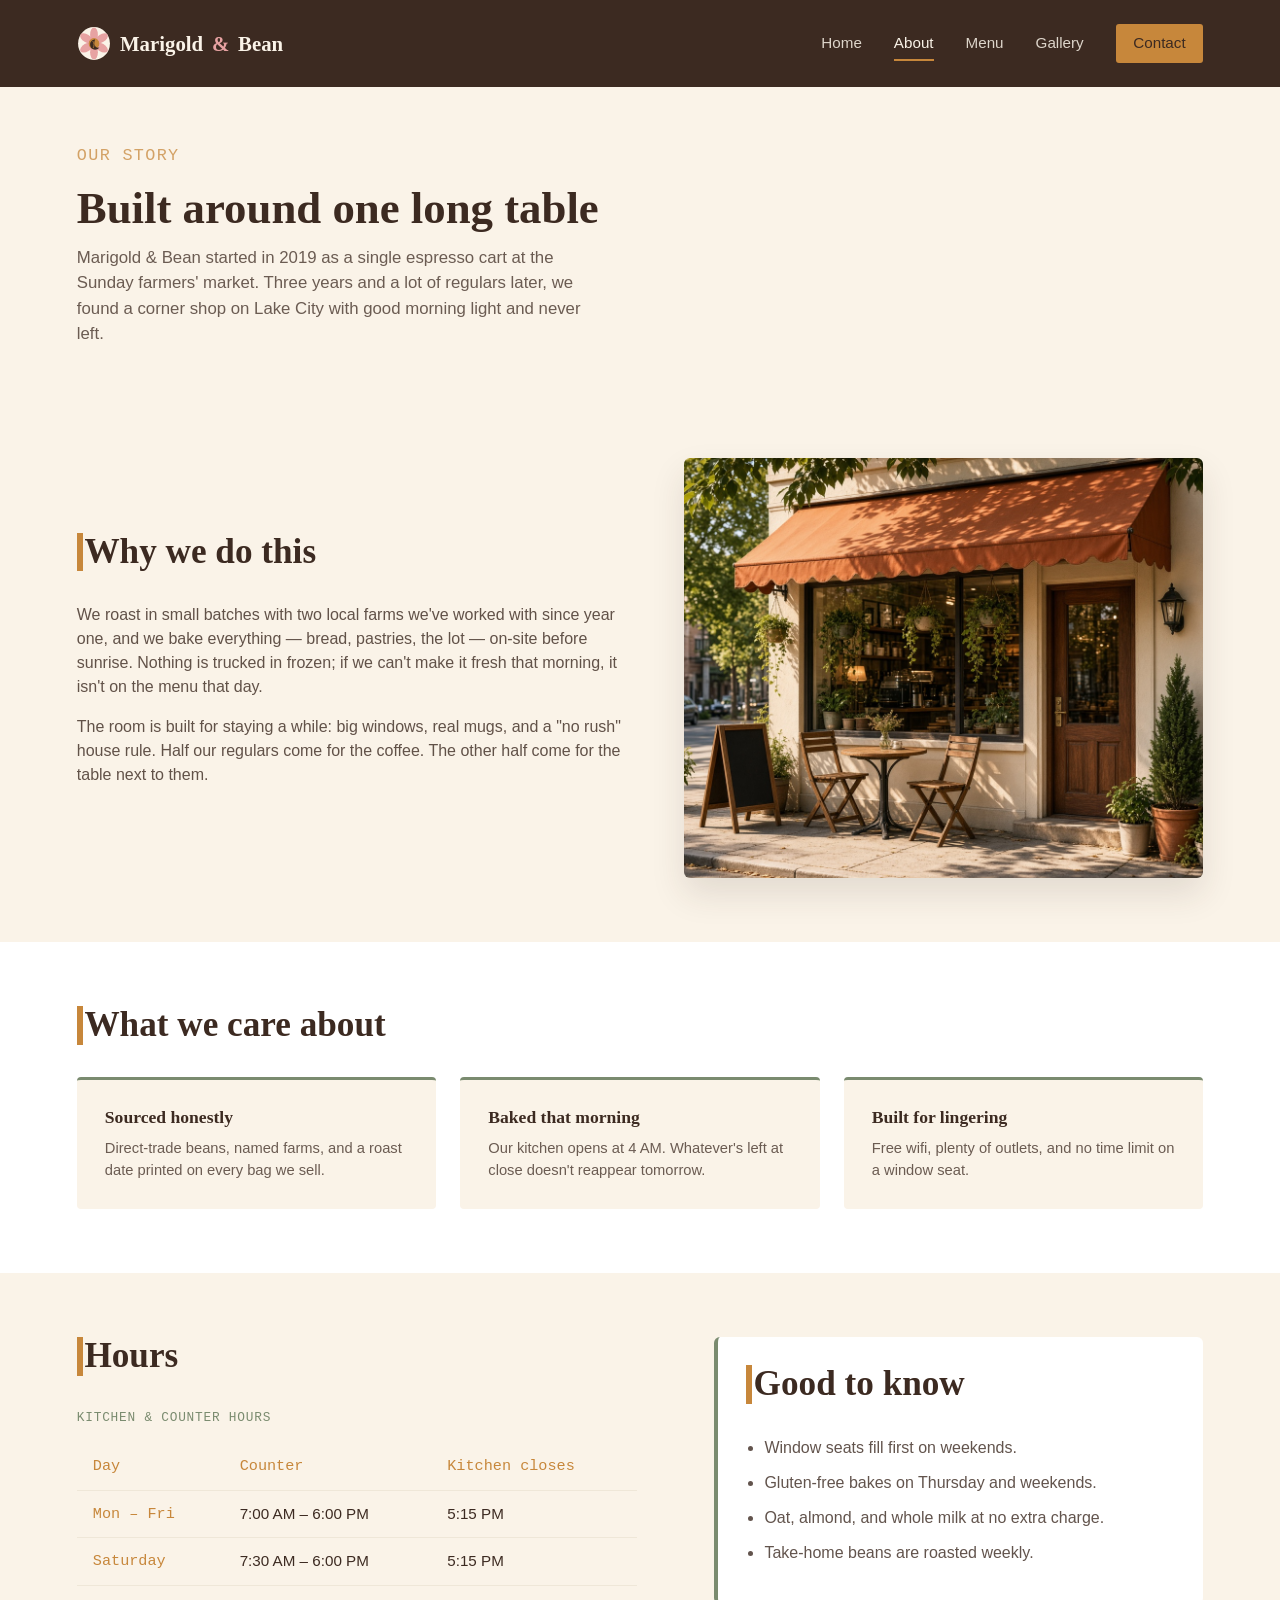
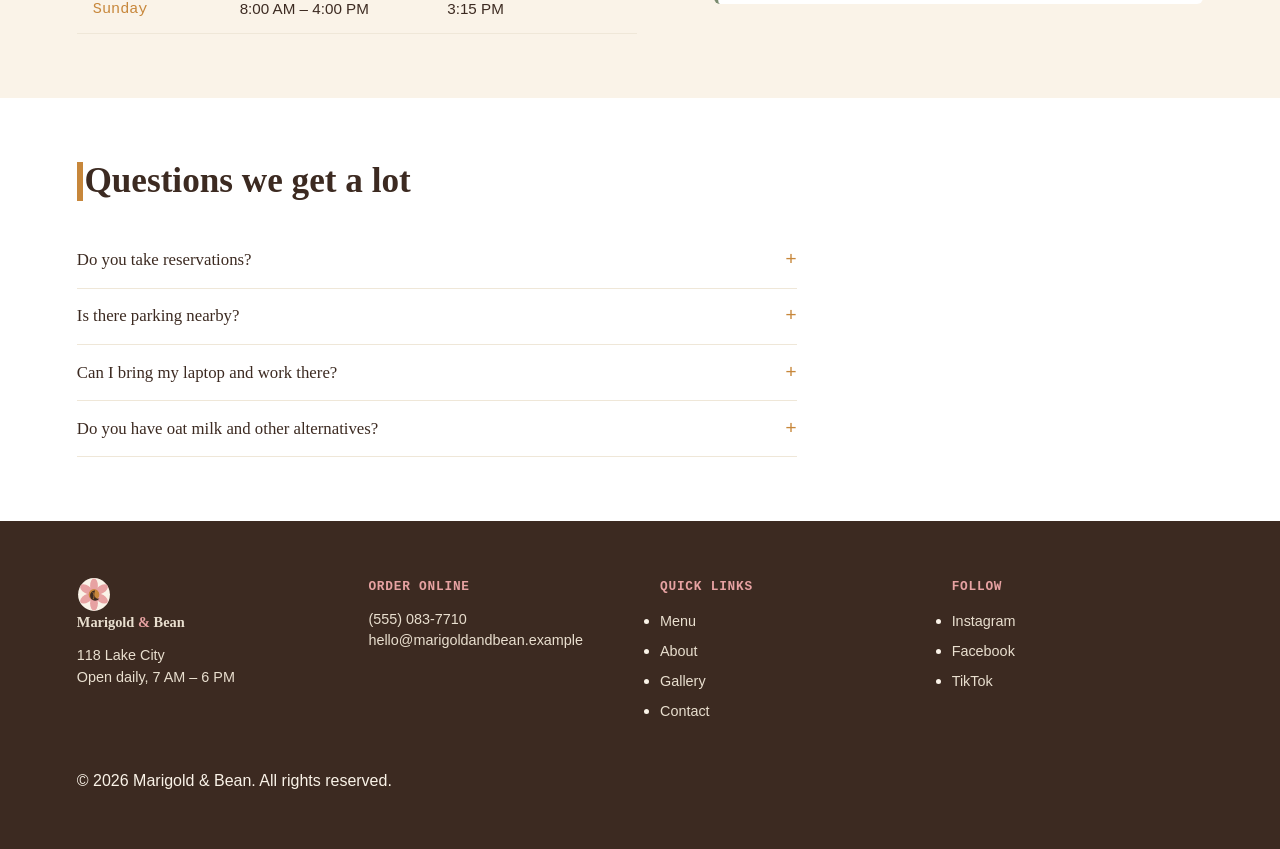
==== commit 4f710a40: "merge: add brand logo" ====
--- a/about.html
+++ b/about.html
@@ -12,7 +12,7 @@
 <body>
 
   <header class="site-header">
-    <a class="logo" href="index.html">Marigold <span>&amp;</span> Bean</a>
+    <a class="logo" href="index.html"><img class="logo-mark" src="images/marigold-bean-logo.svg" alt="">Marigold <span>&amp;</span> Bean</a>
     <nav class="main-nav" id="main-nav" aria-label="Primary">
       <a href="index.html">Home</a>
       <a href="about.html">About</a>
@@ -128,7 +128,7 @@
 
   <footer class="site-footer">
     <div class="footer-col">
-      <p class="logo">Marigold <span>&amp;</span> Bean</p>
+      <p class="logo"><img class="logo-mark" src="images/marigold-bean-logo.svg" alt="">Marigold <span>&amp;</span> Bean</p>
       <p>118 Lake City<br>Open daily, 7 AM – 6 PM</p>
     </div>
     <div class="footer-col">
--- a/css/style.css
+++ b/css/style.css
@@ -78,9 +78,16 @@
   font-family: var(--font-display);
   font-weight: 700;
   font-size: 1.3rem;
-  display: inline-block;
+  display: inline-flex;
+  align-items: center;
+  gap: 0.55rem;
 }
 .logo span { color: var(--blush); }
+.logo-mark {
+  width: 2.15rem;
+  height: 2.15rem;
+  flex: 0 0 auto;
+}
 
 .main-nav {
   display: flex;
